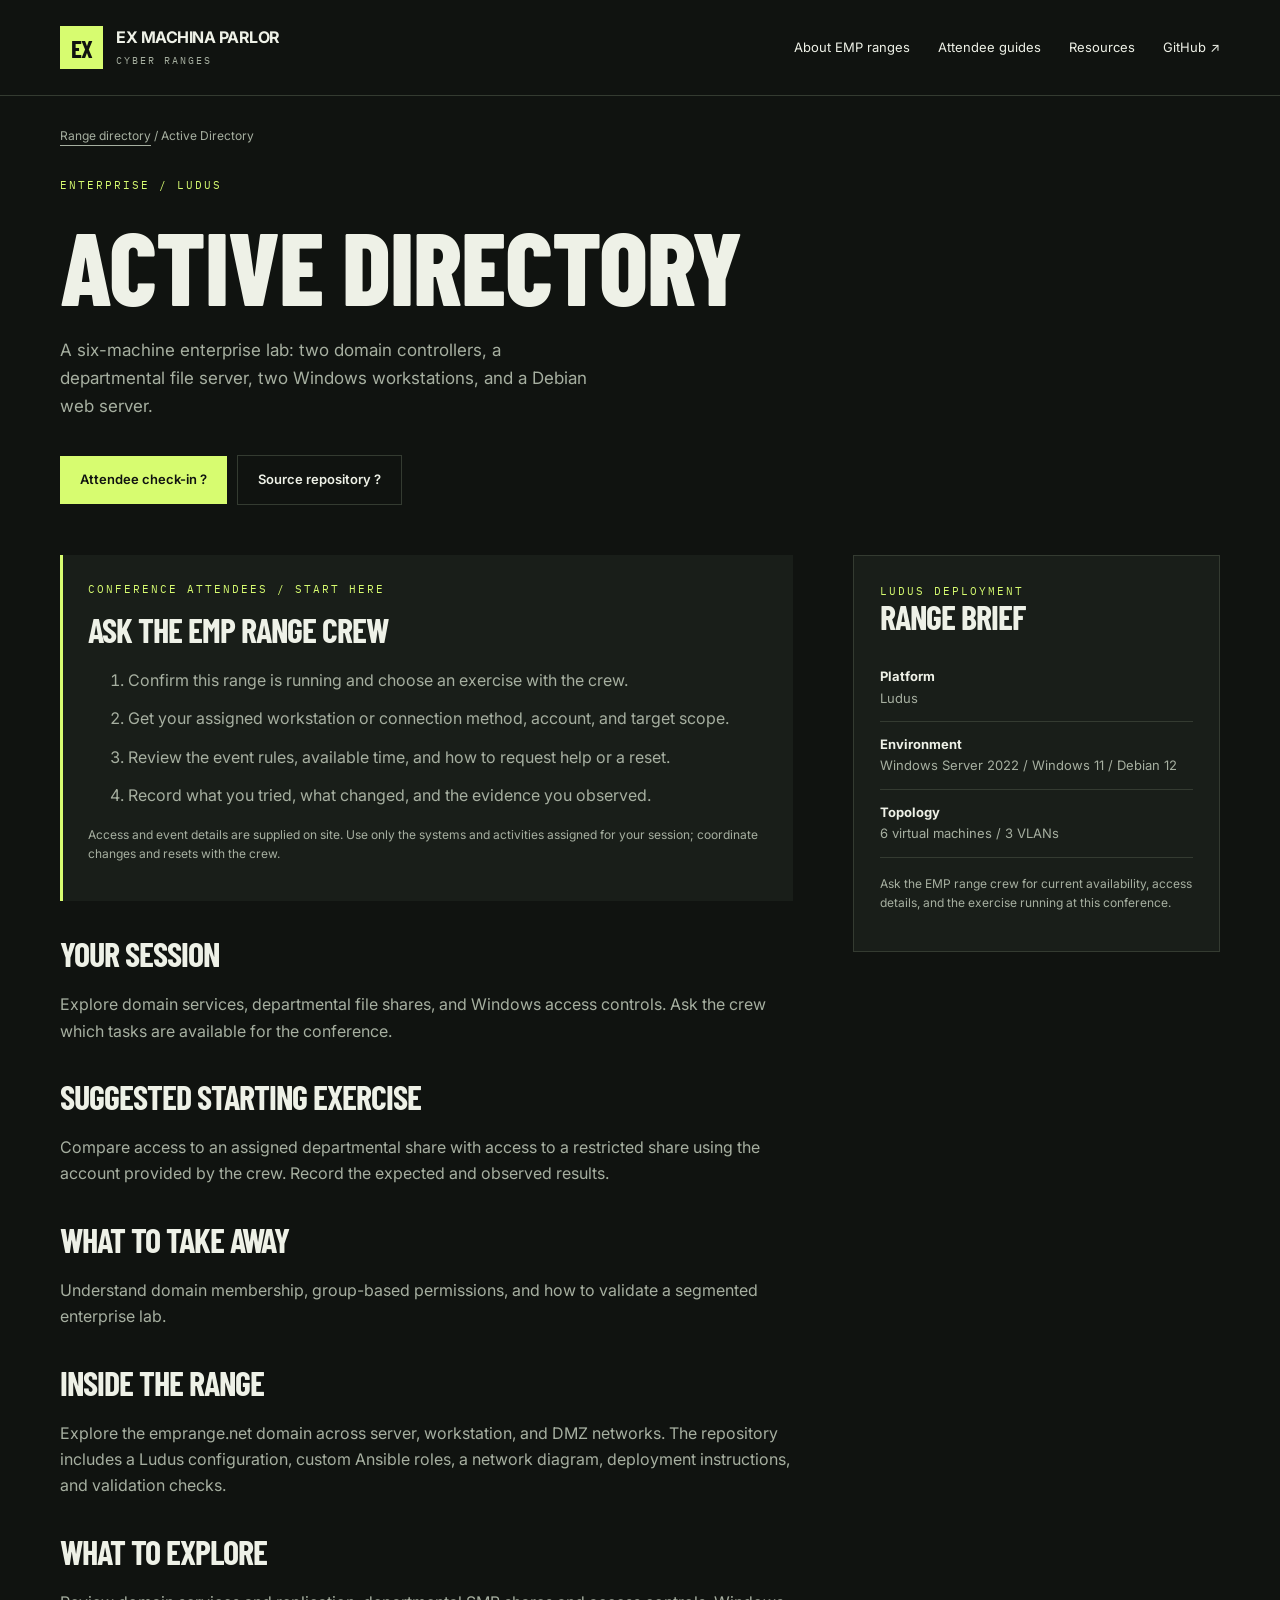
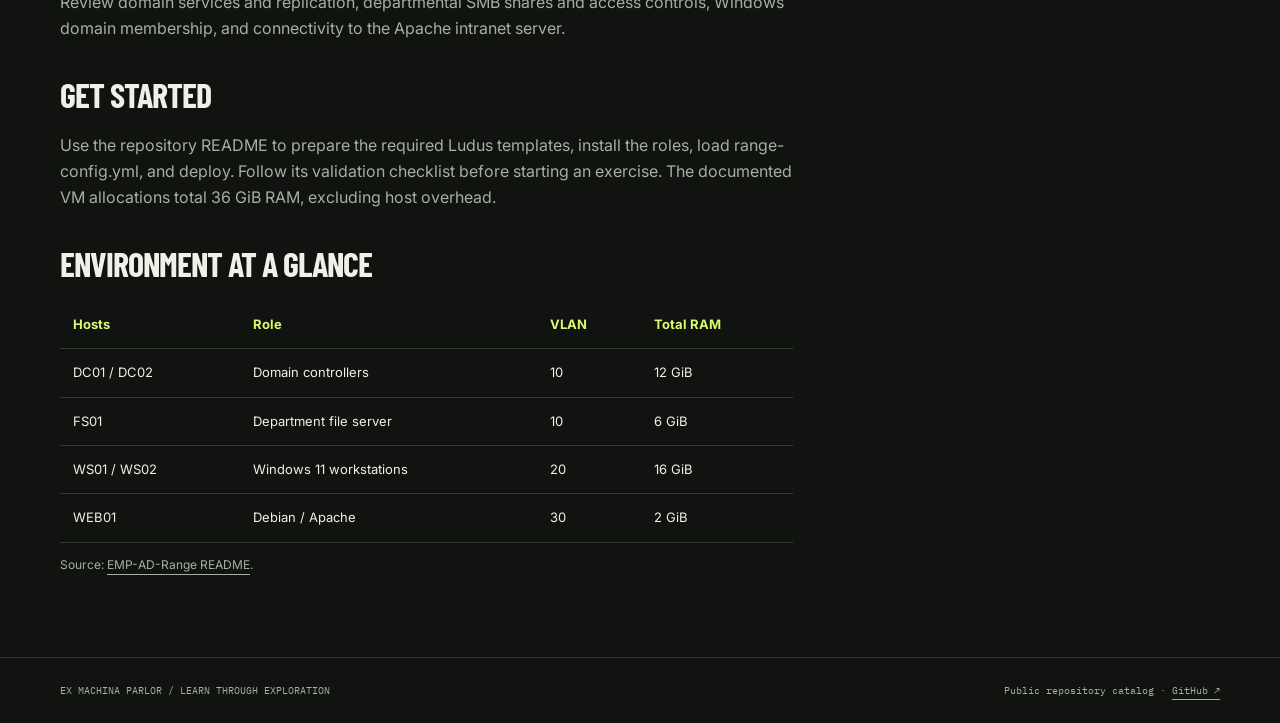
==== ranges/active-directory.html @ 8725722a "added webpage products" ====
<!doctype html>
<html lang="en"><head><meta charset="utf-8"><meta name="viewport" content="width=device-width, initial-scale=1"><title>Active Directory | Ex Machina Parlor</title><meta name="description" content="Explore Ex Machina Parlor cyber range projects, enterprise labs, range-day documentation, and robotics CTFs."><link rel="stylesheet" href="../assets/style.css"><meta name="theme-color" content="#101310"></head>
<body><header><div class="wrap nav"><a class="brand" href="../index.html"><b aria-hidden="true">EX</b><span>EX MACHINA PARLOR<small>CYBER RANGES</small></span></a><nav aria-label="Main navigation"><a href="../index.html#about">About EMP ranges</a><a href="../index.html#ranges">Attendee guides</a><a href="../index.html#resources">Resources</a><a href="https://github.com/ExMachinaParlor/">GitHub ↗</a></nav></div></header><main class="wrap"><div class="breadcrumb"><a href="../index.html#ranges">Range directory</a> / Active Directory</div><div class="detail-hero"><div class="eyebrow">Enterprise / Ludus</div><h1>Active Directory</h1><p class="intro">A six-machine enterprise lab: two domain controllers, a departmental file server, two Windows workstations, and a Debian web server.</p><a class="button" href="#attendee-start">Attendee check-in ?</a><a class="button secondary" href="https://github.com/ExMachinaParlor/EMP-AD-Range">Source repository ?</a></div><div class="detail-grid"><article><section class="attendee-start" id="attendee-start"><div class="eyebrow">CONFERENCE ATTENDEES / START HERE</div><h2>Ask the EMP range crew</h2><ol><li>Confirm this range is running and choose an exercise with the crew.</li><li>Get your assigned workstation or connection method, account, and target scope.</li><li>Review the event rules, available time, and how to request help or a reset.</li><li>Record what you tried, what changed, and the evidence you observed.</li></ol><p class="note">Access and event details are supplied on site. Use only the systems and activities assigned for your session; coordinate changes and resets with the crew.</p></section><h2>Your session</h2><p>Explore domain services, departmental file shares, and Windows access controls. Ask the crew which tasks are available for the conference.</p><h2>Suggested starting exercise</h2><p>Compare access to an assigned departmental share with access to a restricted share using the account provided by the crew. Record the expected and observed results.</p><h2>What to take away</h2><p>Understand domain membership, group-based permissions, and how to validate a segmented enterprise lab.</p><h2>Inside the range</h2><p>Explore the emprange.net domain across server, workstation, and DMZ networks. The repository includes a Ludus configuration, custom Ansible roles, a network diagram, deployment instructions, and validation checks.</p><h2>What to explore</h2><p>Review domain services and replication, departmental SMB shares and access controls, Windows domain membership, and connectivity to the Apache intranet server.</p><h2>Get started</h2><p>Use the repository README to prepare the required Ludus templates, install the roles, load range-config.yml, and deploy. Follow its validation checklist before starting an exercise. The documented VM allocations total 36 GiB RAM, excluding host overhead.</p><h2>Environment at a glance</h2><div class="table-scroll"><table><thead><tr><th>Hosts</th><th>Role</th><th>VLAN</th><th>Total RAM</th></tr></thead><tbody><tr><td>DC01 / DC02</td><td>Domain controllers</td><td>10</td><td>12 GiB</td></tr><tr><td>FS01</td><td>Department file server</td><td>10</td><td>6 GiB</td></tr><tr><td>WS01 / WS02</td><td>Windows 11 workstations</td><td>20</td><td>16 GiB</td></tr><tr><td>WEB01</td><td>Debian / Apache</td><td>30</td><td>2 GiB</td></tr></tbody></table></div><p class="source">Source: <a href="https://github.com/ExMachinaParlor/EMP-AD-Range#readme">EMP-AD-Range README</a>.</p></article><aside><div class="eyebrow">Ludus deployment</div><h2>Range brief</h2><ul class="facts"><li><strong>Platform</strong>Ludus</li><li><strong>Environment</strong>Windows Server 2022 / Windows 11 / Debian 12</li><li><strong>Topology</strong>6 virtual machines / 3 VLANs</li></ul><p class="note">Ask the EMP range crew for current availability, access details, and the exercise running at this conference.</p></aside></div></main><footer><div class="wrap foot"><span>EX MACHINA PARLOR / LEARN THROUGH EXPLORATION</span><span>Public repository catalog · <a href="https://github.com/ExMachinaParlor/">GitHub ↗</a></span></div></footer></body></html>
---- assets/style.css ----
@import url('https://fonts.googleapis.com/css2?family=Barlow+Condensed:wght@600;700;800&family=IBM+Plex+Mono:wght@400;500&family=Inter:wght@400;500;600;700&display=swap');
.pillars{display:grid;grid-template-columns:repeat(3,1fr);gap:32px;margin-top:36px}.pillars h3{font-size:30px}.pillars p,.tooling p,.arrival p{color:var(--muted);font-size:14px}.tooling{border-block:1px solid var(--line)}.arrival{display:flex;align-items:center;gap:45px;justify-content:space-between}.arrival p{max-width:720px}.arrival .button{flex-shrink:0}.attendee-start{padding:25px;background:var(--panel);border-left:3px solid var(--acid);margin-bottom:35px}.attendee-start h2{margin-top:15px!important}.attendee-start li{margin-bottom:12px}.zone-nav{flex-wrap:wrap;gap:12px}.zone-nav a{border:1px solid var(--line);padding:8px 12px;font-size:12px}.zone{border-top:1px solid var(--line);padding:32px 0}.zone h3{font-size:23px}.zone .note{font-size:13px}.detail-grid article>section{scroll-margin-top:25px}.cards{grid-template-columns:repeat(2,minmax(0,1fr))!important}@media(max-width:850px){.pillars{grid-template-columns:1fr;gap:8px}.arrival{display:block}.cards{grid-template-columns:1fr!important}.zone-nav{display:flex}.nav nav{flex-wrap:wrap}}
:root{color-scheme:dark;--bg:#101310;--panel:#191e19;--line:#343b31;--ink:#eef1e7;--muted:#a6afa0;--acid:#d7fc70}*{box-sizing:border-box}html{scroll-behavior:smooth}body{margin:0;background:var(--bg);color:var(--ink);font:16px/1.65 Inter,Arial,sans-serif}a{color:inherit;text-underline-offset:5px}a:focus-visible,button:focus-visible,input:focus-visible{outline:3px solid var(--acid);outline-offset:5px}.wrap{max-width:1240px;margin:auto;padding:0 40px}header{border-bottom:1px solid var(--line)}.nav{min-height:95px;display:flex;align-items:center;justify-content:space-between;gap:24px}.brand{text-decoration:none;font-weight:700;line-height:1.2;letter-spacing:-.5px;display:flex;align-items:center;gap:13px}.brand b{display:grid;place-items:center;width:43px;height:43px;background:var(--acid);color:var(--bg);font:700 25px 'Barlow Condensed',sans-serif}.brand small{display:block;font:10px 'IBM Plex Mono',monospace;color:var(--muted);letter-spacing:2px;margin-top:6px}nav{display:flex;gap:28px;font-size:13px}nav a{text-decoration:none}.eyebrow,.tag,.mono{font-family:'IBM Plex Mono',monospace}.eyebrow{font-size:11px;letter-spacing:2px;color:var(--acid);text-transform:uppercase}.hero{padding:76px 0 68px;display:grid;grid-template-columns:1.3fr 1fr;gap:65px;align-items:center}h1,h2,h3{font-family:'Barlow Condensed','Arial Narrow',sans-serif;text-transform:uppercase;line-height:1;letter-spacing:-1px;margin:20px 0}h1{font-size:clamp(64px,8vw,108px);font-weight:800}h1 em{font-style:normal;color:var(--acid)}h2{font-size:48px}h3{font-size:34px}.intro{color:var(--muted);max-width:540px;font-size:17px}.button{display:inline-flex;align-items:center;justify-content:space-between;gap:35px;padding:13px 20px;background:var(--acid);color:var(--bg);font-weight:600;font-size:13px;text-decoration:none;margin-top:18px}.button.secondary{background:transparent;color:var(--ink);border:1px solid var(--line);margin-left:10px}.map{position:relative;background:radial-gradient(ellipse at center,#293322 0,transparent 70%),repeating-linear-gradient(0deg,transparent,transparent 27px,#252c2244 28px),repeating-linear-gradient(90deg,transparent,transparent 27px,#252c2244 28px);border:1px solid var(--line);padding:24px;min-height:340px}.map-top{display:flex;justify-content:space-between;font-size:10px;color:var(--muted)}.network{margin-top:35px;text-align:center}.node{display:inline-block;background:#1d251b;border:1px solid #667749;padding:9px 18px;font:11px 'IBM Plex Mono',monospace}.node.accent{color:var(--acid);border-color:var(--acid)}.stem{width:1px;height:25px;background:#667749;margin:auto}.branches{display:flex;gap:10px;justify-content:center;border-top:1px solid #667749;padding-top:22px}.map-caption{position:absolute;bottom:18px;font:10px 'IBM Plex Mono',monospace;color:var(--muted)}.strip{display:flex;gap:35px;border-block:1px solid var(--line);padding:18px 0;color:var(--muted);font:11px 'IBM Plex Mono',monospace}.strip span:first-child{color:var(--acid)}section{padding:65px 0}.section-head{display:flex;justify-content:space-between;align-items:end;gap:20px;margin-bottom:28px}.section-head h2{margin-bottom:0}.section-head p{color:var(--muted);max-width:390px;font-size:13px}.cards{display:grid;grid-template-columns:repeat(3,1fr);gap:20px}.card{display:flex;flex-direction:column;border:1px solid var(--line);background:var(--panel);padding:27px;position:relative}.card:hover{border-color:#78865d}.card .number{color:var(--muted);font:11px 'IBM Plex Mono',monospace}.tag{font-size:10px;letter-spacing:1px;color:var(--acid);margin-top:27px}.card p{font-size:14px;color:var(--muted);margin:0 0 25px}.card h3 a{text-decoration:none}.card .go{margin-top:auto;padding-top:20px;border-top:1px solid var(--line);text-decoration:none;font-size:12px;display:flex;justify-content:space-between}.resources{border-top:1px solid var(--line);display:grid;grid-template-columns:1fr 2fr;gap:60px}.resource{display:flex;justify-content:space-between;gap:20px;padding:22px 0;border-bottom:1px solid var(--line);text-decoration:none}.resource small{display:block;color:var(--muted);font-size:12px}.note{color:var(--muted);font-size:12px}footer{border-top:1px solid var(--line);padding:26px 0}.foot{display:flex;justify-content:space-between;gap:20px;font:10px 'IBM Plex Mono',monospace;color:var(--muted)}.breadcrumb{padding-top:30px;font-size:12px;color:var(--muted)}.detail-hero{padding:30px 0 50px}.detail-hero h1{max-width:850px}.detail-grid{display:grid;grid-template-columns:2fr 1fr;gap:60px;padding-bottom:70px}.detail-grid h2{font-size:34px;margin-top:36px}.detail-grid p,.detail-grid li{color:var(--muted)}aside{border:1px solid var(--line);padding:26px;align-self:start;background:var(--panel)}aside h2{margin-top:0!important}.facts{padding:0;list-style:none}.facts li{border-bottom:1px solid var(--line);padding:12px 0;font-size:13px}.facts strong{display:block;color:var(--ink)}.table-scroll{overflow:auto}table{width:100%;border-collapse:collapse;font-size:13px}th,td{text-align:left;padding:13px;border-bottom:1px solid var(--line)}th{color:var(--acid)}.source{font-size:12px}code{font-family:'IBM Plex Mono',monospace;color:var(--acid)}@media(max-width:850px){.wrap{padding:0 24px}.hero{grid-template-columns:1fr;gap:30px;padding-top:45px}.map{min-height:300px}.cards{grid-template-columns:1fr}.resources,.detail-grid{grid-template-columns:1fr;gap:25px}.section-head{display:block}.strip{flex-wrap:wrap;gap:14px}.nav{flex-wrap:wrap;padding-block:20px}nav{gap:18px}.foot{flex-wrap:wrap}.button.secondary{margin-left:0}.detail-hero h1{font-size:64px}section{padding:45px 0}}@media(prefers-reduced-motion:reduce){html{scroll-behavior:auto}}
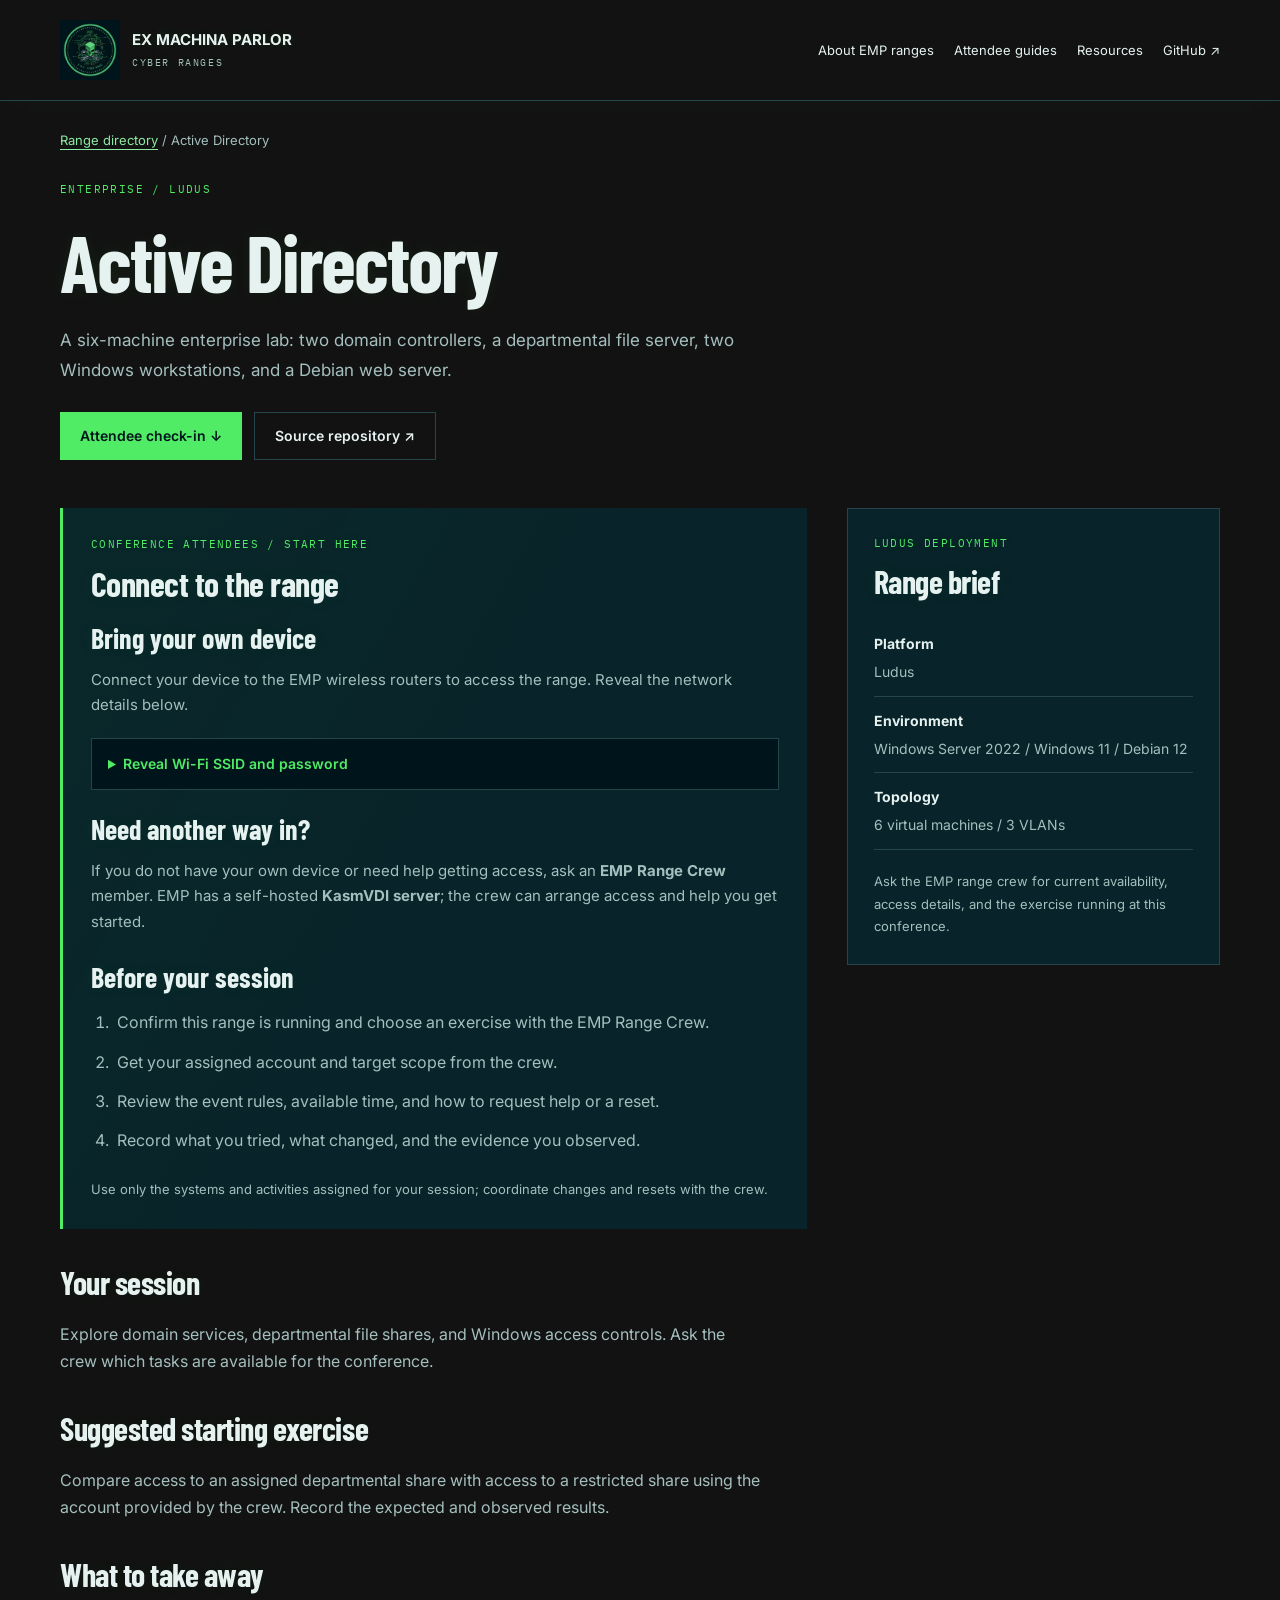
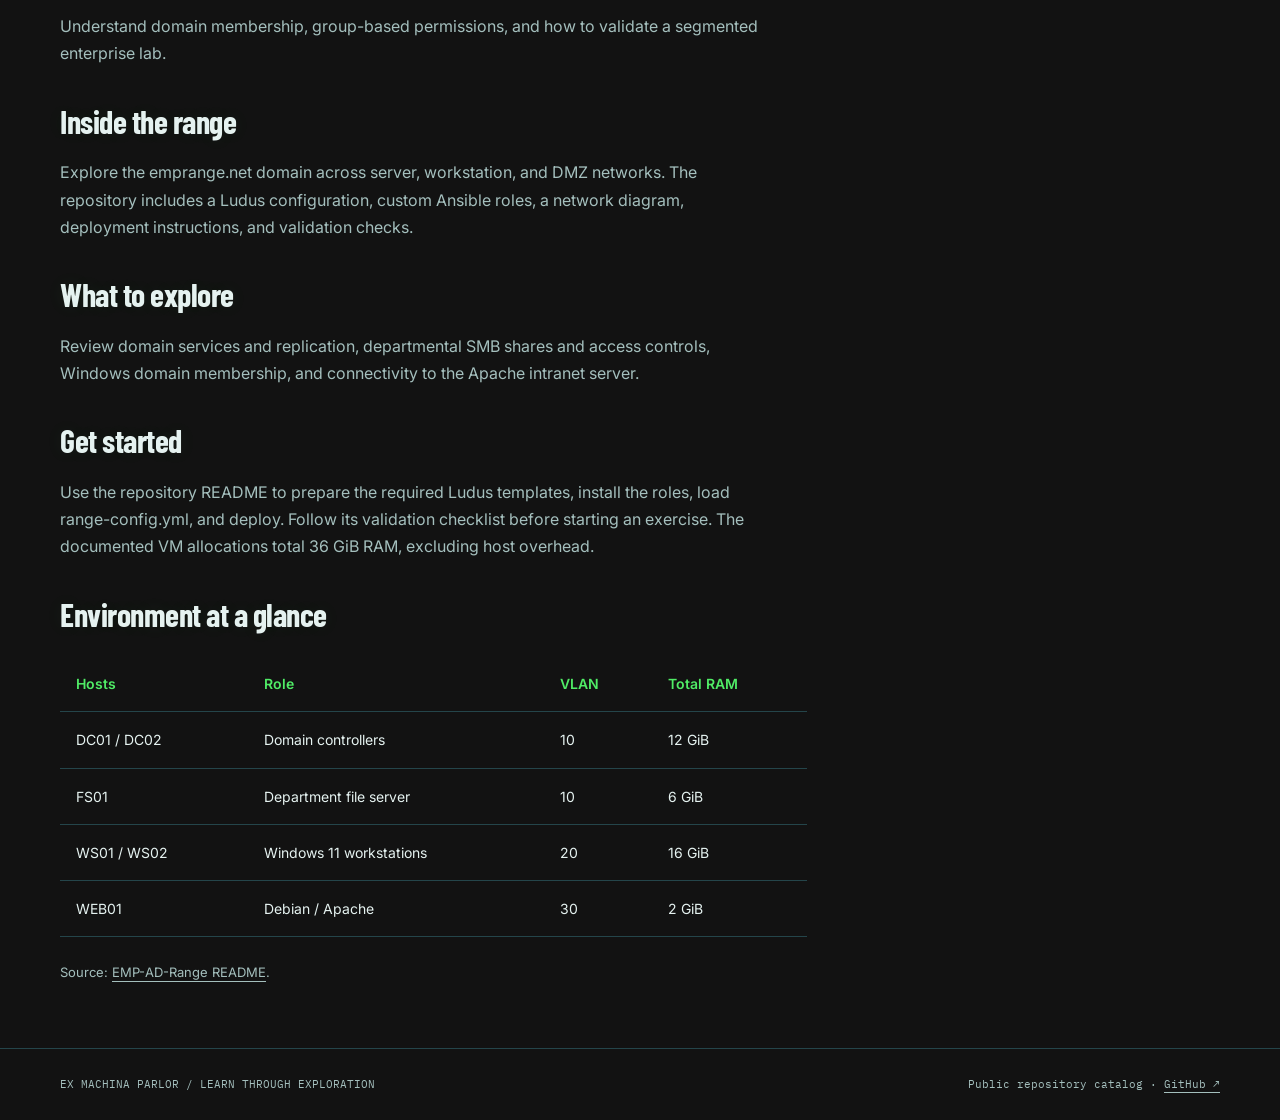
==== commit e8a0f438: "added underglow" ====
--- a/ranges/active-directory.html
+++ b/ranges/active-directory.html
@@ -1,3 +1,3 @@
 <!doctype html>
-<html lang="en"><head><meta charset="utf-8"><meta name="viewport" content="width=device-width, initial-scale=1"><title>Active Directory | Ex Machina Parlor</title><meta name="description" content="Explore Ex Machina Parlor cyber range projects, enterprise labs, range-day documentation, and robotics CTFs."><link rel="stylesheet" href="../assets/style.css"><meta name="theme-color" content="#101310"></head>
-<body><header><div class="wrap nav"><a class="brand" href="../index.html"><b aria-hidden="true">EX</b><span>EX MACHINA PARLOR<small>CYBER RANGES</small></span></a><nav aria-label="Main navigation"><a href="../index.html#about">About EMP ranges</a><a href="../index.html#ranges">Attendee guides</a><a href="../index.html#resources">Resources</a><a href="https://github.com/ExMachinaParlor/">GitHub ↗</a></nav></div></header><main class="wrap"><div class="breadcrumb"><a href="../index.html#ranges">Range directory</a> / Active Directory</div><div class="detail-hero"><div class="eyebrow">Enterprise / Ludus</div><h1>Active Directory</h1><p class="intro">A six-machine enterprise lab: two domain controllers, a departmental file server, two Windows workstations, and a Debian web server.</p><a class="button" href="#attendee-start">Attendee check-in ?</a><a class="button secondary" href="https://github.com/ExMachinaParlor/EMP-AD-Range">Source repository ?</a></div><div class="detail-grid"><article><section class="attendee-start" id="attendee-start"><div class="eyebrow">CONFERENCE ATTENDEES / START HERE</div><h2>Ask the EMP range crew</h2><ol><li>Confirm this range is running and choose an exercise with the crew.</li><li>Get your assigned workstation or connection method, account, and target scope.</li><li>Review the event rules, available time, and how to request help or a reset.</li><li>Record what you tried, what changed, and the evidence you observed.</li></ol><p class="note">Access and event details are supplied on site. Use only the systems and activities assigned for your session; coordinate changes and resets with the crew.</p></section><h2>Your session</h2><p>Explore domain services, departmental file shares, and Windows access controls. Ask the crew which tasks are available for the conference.</p><h2>Suggested starting exercise</h2><p>Compare access to an assigned departmental share with access to a restricted share using the account provided by the crew. Record the expected and observed results.</p><h2>What to take away</h2><p>Understand domain membership, group-based permissions, and how to validate a segmented enterprise lab.</p><h2>Inside the range</h2><p>Explore the emprange.net domain across server, workstation, and DMZ networks. The repository includes a Ludus configuration, custom Ansible roles, a network diagram, deployment instructions, and validation checks.</p><h2>What to explore</h2><p>Review domain services and replication, departmental SMB shares and access controls, Windows domain membership, and connectivity to the Apache intranet server.</p><h2>Get started</h2><p>Use the repository README to prepare the required Ludus templates, install the roles, load range-config.yml, and deploy. Follow its validation checklist before starting an exercise. The documented VM allocations total 36 GiB RAM, excluding host overhead.</p><h2>Environment at a glance</h2><div class="table-scroll"><table><thead><tr><th>Hosts</th><th>Role</th><th>VLAN</th><th>Total RAM</th></tr></thead><tbody><tr><td>DC01 / DC02</td><td>Domain controllers</td><td>10</td><td>12 GiB</td></tr><tr><td>FS01</td><td>Department file server</td><td>10</td><td>6 GiB</td></tr><tr><td>WS01 / WS02</td><td>Windows 11 workstations</td><td>20</td><td>16 GiB</td></tr><tr><td>WEB01</td><td>Debian / Apache</td><td>30</td><td>2 GiB</td></tr></tbody></table></div><p class="source">Source: <a href="https://github.com/ExMachinaParlor/EMP-AD-Range#readme">EMP-AD-Range README</a>.</p></article><aside><div class="eyebrow">Ludus deployment</div><h2>Range brief</h2><ul class="facts"><li><strong>Platform</strong>Ludus</li><li><strong>Environment</strong>Windows Server 2022 / Windows 11 / Debian 12</li><li><strong>Topology</strong>6 virtual machines / 3 VLANs</li></ul><p class="note">Ask the EMP range crew for current availability, access details, and the exercise running at this conference.</p></aside></div></main><footer><div class="wrap foot"><span>EX MACHINA PARLOR / LEARN THROUGH EXPLORATION</span><span>Public repository catalog · <a href="https://github.com/ExMachinaParlor/">GitHub ↗</a></span></div></footer></body></html>+<html lang="en"><head><meta charset="utf-8"><meta name="viewport" content="width=device-width, initial-scale=1"><title>Active Directory | Ex Machina Parlor</title><meta name="description" content="Explore Ex Machina Parlor cyber range projects, enterprise labs, range-day documentation, and robotics CTFs."><link rel="stylesheet" href="../assets/style.css"><meta name="theme-color" content="#00151b"><link rel="icon" type="image/png" href="../assets/favicon.png"></head>
+<body><header><div class="wrap nav"><a class="brand" href="../index.html"><img class="brand-logo" src="../assets/emp-range-mark.webp" alt="" width="64" height="64"><span>EX MACHINA PARLOR<small>CYBER RANGES</small></span></a><nav aria-label="Main navigation"><a href="../index.html#about">About EMP ranges</a><a href="../index.html#ranges">Attendee guides</a><a href="../index.html#resources">Resources</a><a href="https://github.com/ExMachinaParlor/">GitHub ↗</a></nav></div></header><main class="wrap"><div class="breadcrumb"><a href="../index.html#ranges">Range directory</a> / Active Directory</div><div class="detail-hero"><div class="eyebrow">Enterprise / Ludus</div><h1>Active Directory</h1><p class="intro">A six-machine enterprise lab: two domain controllers, a departmental file server, two Windows workstations, and a Debian web server.</p><div class="page-actions"><a class="button" href="#attendee-start">Attendee check-in &darr;</a><a class="button secondary" href="https://github.com/ExMachinaParlor/EMP-AD-Range">Source repository &nearr;</a></div></div><div class="detail-grid"><article><section class="attendee-start" id="attendee-start"><div class="eyebrow">CONFERENCE ATTENDEES / START HERE</div><h2>Connect to the range</h2><div class="access-options"><div><h3>Bring your own device</h3><p>Connect your device to the EMP wireless routers to access the range. Reveal the network details below.</p><details class="wifi-details"><summary><span class="wifi-show">Reveal Wi-Fi SSID and password</span><span class="wifi-hide">Hide Wi-Fi SSID and password</span></summary><dl><dt>Wi-Fi SSID</dt><dd><code>EMP-Cyber-Range</code></dd><dt>Password</dt><dd><code>ExMachinaParlor2026</code></dd></dl></details></div><div><h3>Need another way in?</h3><p>If you do not have your own device or need help getting access, ask an <strong>EMP Range Crew</strong> member. EMP has a self-hosted <strong>KasmVDI server</strong>; the crew can arrange access and help you get started.</p></div></div><h3>Before your session</h3><ol><li>Confirm this range is running and choose an exercise with the EMP Range Crew.</li><li>Get your assigned account and target scope from the crew.</li><li>Review the event rules, available time, and how to request help or a reset.</li><li>Record what you tried, what changed, and the evidence you observed.</li></ol><p class="note">Use only the systems and activities assigned for your session; coordinate changes and resets with the crew.</p></section><h2>Your session</h2><p>Explore domain services, departmental file shares, and Windows access controls. Ask the crew which tasks are available for the conference.</p><h2>Suggested starting exercise</h2><p>Compare access to an assigned departmental share with access to a restricted share using the account provided by the crew. Record the expected and observed results.</p><h2>What to take away</h2><p>Understand domain membership, group-based permissions, and how to validate a segmented enterprise lab.</p><h2>Inside the range</h2><p>Explore the emprange.net domain across server, workstation, and DMZ networks. The repository includes a Ludus configuration, custom Ansible roles, a network diagram, deployment instructions, and validation checks.</p><h2>What to explore</h2><p>Review domain services and replication, departmental SMB shares and access controls, Windows domain membership, and connectivity to the Apache intranet server.</p><h2>Get started</h2><p>Use the repository README to prepare the required Ludus templates, install the roles, load range-config.yml, and deploy. Follow its validation checklist before starting an exercise. The documented VM allocations total 36 GiB RAM, excluding host overhead.</p><h2>Environment at a glance</h2><div class="table-scroll"><table><thead><tr><th>Hosts</th><th>Role</th><th>VLAN</th><th>Total RAM</th></tr></thead><tbody><tr><td data-label="Hosts">DC01 / DC02</td><td data-label="Role">Domain controllers</td><td data-label="VLAN">10</td><td data-label="Total RAM">12 GiB</td></tr><tr><td data-label="Hosts">FS01</td><td data-label="Role">Department file server</td><td data-label="VLAN">10</td><td data-label="Total RAM">6 GiB</td></tr><tr><td data-label="Hosts">WS01 / WS02</td><td data-label="Role">Windows 11 workstations</td><td data-label="VLAN">20</td><td data-label="Total RAM">16 GiB</td></tr><tr><td data-label="Hosts">WEB01</td><td data-label="Role">Debian / Apache</td><td data-label="VLAN">30</td><td data-label="Total RAM">2 GiB</td></tr></tbody></table></div><p class="source">Source: <a href="https://github.com/ExMachinaParlor/EMP-AD-Range#readme">EMP-AD-Range README</a>.</p></article><aside><div class="eyebrow">Ludus deployment</div><h2>Range brief</h2><ul class="facts"><li><strong>Platform</strong>Ludus</li><li><strong>Environment</strong>Windows Server 2022 / Windows 11 / Debian 12</li><li><strong>Topology</strong>6 virtual machines / 3 VLANs</li></ul><p class="note">Ask the EMP range crew for current availability, access details, and the exercise running at this conference.</p></aside></div></main><footer><div class="wrap foot"><span>EX MACHINA PARLOR / LEARN THROUGH EXPLORATION</span><span>Public repository catalog · <a href="https://github.com/ExMachinaParlor/">GitHub ↗</a></span></div></footer></body></html>
--- a/assets/style.css
+++ b/assets/style.css
@@ -1,3 +1,175 @@
 @import url('https://fonts.googleapis.com/css2?family=Barlow+Condensed:wght@600;700;800&family=IBM+Plex+Mono:wght@400;500&family=Inter:wght@400;500;600;700&display=swap');
-.pillars{display:grid;grid-template-columns:repeat(3,1fr);gap:32px;margin-top:36px}.pillars h3{font-size:30px}.pillars p,.tooling p,.arrival p{color:var(--muted);font-size:14px}.tooling{border-block:1px solid var(--line)}.arrival{display:flex;align-items:center;gap:45px;justify-content:space-between}.arrival p{max-width:720px}.arrival .button{flex-shrink:0}.attendee-start{padding:25px;background:var(--panel);border-left:3px solid var(--acid);margin-bottom:35px}.attendee-start h2{margin-top:15px!important}.attendee-start li{margin-bottom:12px}.zone-nav{flex-wrap:wrap;gap:12px}.zone-nav a{border:1px solid var(--line);padding:8px 12px;font-size:12px}.zone{border-top:1px solid var(--line);padding:32px 0}.zone h3{font-size:23px}.zone .note{font-size:13px}.detail-grid article>section{scroll-margin-top:25px}.cards{grid-template-columns:repeat(2,minmax(0,1fr))!important}@media(max-width:850px){.pillars{grid-template-columns:1fr;gap:8px}.arrival{display:block}.cards{grid-template-columns:1fr!important}.zone-nav{display:flex}.nav nav{flex-wrap:wrap}}
-:root{color-scheme:dark;--bg:#101310;--panel:#191e19;--line:#343b31;--ink:#eef1e7;--muted:#a6afa0;--acid:#d7fc70}*{box-sizing:border-box}html{scroll-behavior:smooth}body{margin:0;background:var(--bg);color:var(--ink);font:16px/1.65 Inter,Arial,sans-serif}a{color:inherit;text-underline-offset:5px}a:focus-visible,button:focus-visible,input:focus-visible{outline:3px solid var(--acid);outline-offset:5px}.wrap{max-width:1240px;margin:auto;padding:0 40px}header{border-bottom:1px solid var(--line)}.nav{min-height:95px;display:flex;align-items:center;justify-content:space-between;gap:24px}.brand{text-decoration:none;font-weight:700;line-height:1.2;letter-spacing:-.5px;display:flex;align-items:center;gap:13px}.brand b{display:grid;place-items:center;width:43px;height:43px;background:var(--acid);color:var(--bg);font:700 25px 'Barlow Condensed',sans-serif}.brand small{display:block;font:10px 'IBM Plex Mono',monospace;color:var(--muted);letter-spacing:2px;margin-top:6px}nav{display:flex;gap:28px;font-size:13px}nav a{text-decoration:none}.eyebrow,.tag,.mono{font-family:'IBM Plex Mono',monospace}.eyebrow{font-size:11px;letter-spacing:2px;color:var(--acid);text-transform:uppercase}.hero{padding:76px 0 68px;display:grid;grid-template-columns:1.3fr 1fr;gap:65px;align-items:center}h1,h2,h3{font-family:'Barlow Condensed','Arial Narrow',sans-serif;text-transform:uppercase;line-height:1;letter-spacing:-1px;margin:20px 0}h1{font-size:clamp(64px,8vw,108px);font-weight:800}h1 em{font-style:normal;color:var(--acid)}h2{font-size:48px}h3{font-size:34px}.intro{color:var(--muted);max-width:540px;font-size:17px}.button{display:inline-flex;align-items:center;justify-content:space-between;gap:35px;padding:13px 20px;background:var(--acid);color:var(--bg);font-weight:600;font-size:13px;text-decoration:none;margin-top:18px}.button.secondary{background:transparent;color:var(--ink);border:1px solid var(--line);margin-left:10px}.map{position:relative;background:radial-gradient(ellipse at center,#293322 0,transparent 70%),repeating-linear-gradient(0deg,transparent,transparent 27px,#252c2244 28px),repeating-linear-gradient(90deg,transparent,transparent 27px,#252c2244 28px);border:1px solid var(--line);padding:24px;min-height:340px}.map-top{display:flex;justify-content:space-between;font-size:10px;color:var(--muted)}.network{margin-top:35px;text-align:center}.node{display:inline-block;background:#1d251b;border:1px solid #667749;padding:9px 18px;font:11px 'IBM Plex Mono',monospace}.node.accent{color:var(--acid);border-color:var(--acid)}.stem{width:1px;height:25px;background:#667749;margin:auto}.branches{display:flex;gap:10px;justify-content:center;border-top:1px solid #667749;padding-top:22px}.map-caption{position:absolute;bottom:18px;font:10px 'IBM Plex Mono',monospace;color:var(--muted)}.strip{display:flex;gap:35px;border-block:1px solid var(--line);padding:18px 0;color:var(--muted);font:11px 'IBM Plex Mono',monospace}.strip span:first-child{color:var(--acid)}section{padding:65px 0}.section-head{display:flex;justify-content:space-between;align-items:end;gap:20px;margin-bottom:28px}.section-head h2{margin-bottom:0}.section-head p{color:var(--muted);max-width:390px;font-size:13px}.cards{display:grid;grid-template-columns:repeat(3,1fr);gap:20px}.card{display:flex;flex-direction:column;border:1px solid var(--line);background:var(--panel);padding:27px;position:relative}.card:hover{border-color:#78865d}.card .number{color:var(--muted);font:11px 'IBM Plex Mono',monospace}.tag{font-size:10px;letter-spacing:1px;color:var(--acid);margin-top:27px}.card p{font-size:14px;color:var(--muted);margin:0 0 25px}.card h3 a{text-decoration:none}.card .go{margin-top:auto;padding-top:20px;border-top:1px solid var(--line);text-decoration:none;font-size:12px;display:flex;justify-content:space-between}.resources{border-top:1px solid var(--line);display:grid;grid-template-columns:1fr 2fr;gap:60px}.resource{display:flex;justify-content:space-between;gap:20px;padding:22px 0;border-bottom:1px solid var(--line);text-decoration:none}.resource small{display:block;color:var(--muted);font-size:12px}.note{color:var(--muted);font-size:12px}footer{border-top:1px solid var(--line);padding:26px 0}.foot{display:flex;justify-content:space-between;gap:20px;font:10px 'IBM Plex Mono',monospace;color:var(--muted)}.breadcrumb{padding-top:30px;font-size:12px;color:var(--muted)}.detail-hero{padding:30px 0 50px}.detail-hero h1{max-width:850px}.detail-grid{display:grid;grid-template-columns:2fr 1fr;gap:60px;padding-bottom:70px}.detail-grid h2{font-size:34px;margin-top:36px}.detail-grid p,.detail-grid li{color:var(--muted)}aside{border:1px solid var(--line);padding:26px;align-self:start;background:var(--panel)}aside h2{margin-top:0!important}.facts{padding:0;list-style:none}.facts li{border-bottom:1px solid var(--line);padding:12px 0;font-size:13px}.facts strong{display:block;color:var(--ink)}.table-scroll{overflow:auto}table{width:100%;border-collapse:collapse;font-size:13px}th,td{text-align:left;padding:13px;border-bottom:1px solid var(--line)}th{color:var(--acid)}.source{font-size:12px}code{font-family:'IBM Plex Mono',monospace;color:var(--acid)}@media(max-width:850px){.wrap{padding:0 24px}.hero{grid-template-columns:1fr;gap:30px;padding-top:45px}.map{min-height:300px}.cards{grid-template-columns:1fr}.resources,.detail-grid{grid-template-columns:1fr;gap:25px}.section-head{display:block}.strip{flex-wrap:wrap;gap:14px}.nav{flex-wrap:wrap;padding-block:20px}nav{gap:18px}.foot{flex-wrap:wrap}.button.secondary{margin-left:0}.detail-hero h1{font-size:64px}section{padding:45px 0}}@media(prefers-reduced-motion:reduce){html{scroll-behavior:auto}}
+
+:root {
+  color-scheme: dark;
+  --bg: #00151b;
+  --panel: #082329;
+  --line: #24454a;
+  --ink: #e5f2f0;
+  --muted: #a4bfbd;
+  --acid: #50ec66;
+  --green-soft: #8deaa3;
+}
+* { box-sizing: border-box; }
+html { scroll-behavior: smooth; scroll-padding-top: 24px; -webkit-text-size-adjust: 100%; }
+body { margin: 0; background: radial-gradient(ellipse 850px 580px at 100% 0, #50ec6609, transparent 75%), radial-gradient(ellipse 700px 600px at 0 700px, var(--acid)07, transparent 75%), var(--bg); color: var(--ink); font: 16px/1.7 Inter, Arial, sans-serif; }
+a { color: inherit; text-underline-offset: 4px; }
+a, p, li, dd, td, th { overflow-wrap: anywhere; }
+a:focus-visible, summary:focus-visible { outline: 3px solid var(--acid); outline-offset: 4px; }
+img { max-width: 100%; height: auto; }
+p { margin: 0 0 1.2em; }
+p:last-child { margin-bottom: 0; }
+.wrap { width: min(100%, 1240px); margin-inline: auto; padding-inline: clamp(20px, 4vw, 40px); }
+header, footer { border-color: var(--line); }
+header { border-bottom: 1px solid var(--line); box-shadow: 0 1px 18px #50ec6608; }
+.nav { min-height: 100px; display: flex; align-items: center; justify-content: space-between; gap: 24px; padding-block: 16px; }
+.brand { display: flex; align-items: center; gap: 12px; text-decoration: none; font-size: 15px; font-weight: 700; line-height: 1.35; }
+.brand-logo { width: 60px; height: 60px; object-fit: contain; flex: 0 0 auto; }
+.brand small { display: block; margin-top: 5px; color: var(--muted); font: 10px/1.5 'IBM Plex Mono', monospace; letter-spacing: 1.6px; }
+nav { display: flex; gap: 20px; font-size: 13px; }
+nav a { display: inline-flex; align-items: center; min-height: 44px; text-decoration: none; }
+nav a:hover, .resource:hover { color: var(--acid); }
+.eyebrow, .tag, .mono { font-family: 'IBM Plex Mono', monospace; }
+.eyebrow { font-size: 11px; line-height: 1.6; letter-spacing: 1.4px; color: var(--acid); text-transform: uppercase; }
+h1, h2, h3 { font-family: 'Barlow Condensed', 'Arial Narrow', Arial, sans-serif; line-height: 1.12; margin: 0 0 20px; font-weight: 700; text-wrap: balance; }
+h1 { font-size: clamp(48px, 7.5vw, 96px); letter-spacing: -.025em; margin-top: 18px; }
+h1 em { font-style: normal; color: var(--acid); text-shadow: 0 0 20px #50ec6626; }
+h2 { font-size: clamp(32px, 4.5vw, 48px); letter-spacing: -.015em; }
+h3 { font-size: 28px; margin-bottom: 12px; }
+.hero { padding-block: 64px; display: grid; grid-template-columns: minmax(0,1.25fr) minmax(0,1fr); gap: 40px; align-items: center; }
+.intro { color: var(--muted); max-width: 65ch; font-size: 17px; line-height: 1.75; }
+.hero-emblem { min-width: 0; text-align: center; }
+.hero-emblem img { display: block; width: 100%; max-width: 450px; margin: 0 auto 16px; }
+.hero-emblem .eyebrow { display: block; font-size: 10px; letter-spacing: 1px; }
+.button { display: inline-flex; justify-content: space-between; align-items: center; min-height: 48px; padding: 12px 20px; gap: 20px; background: var(--acid); color: var(--bg); font-size: 14px; font-weight: 600; text-decoration: none; line-height: 1.5; }
+.button:hover { background: #42bc6e; box-shadow: 0 0 22px #50ec661a; }
+.button.secondary { background: transparent; color: var(--ink); border: 1px solid var(--line); }
+.button.secondary:hover { background: #0c302b; border-color: #42bc6e; }
+.hero .button { margin-top: 8px; }
+.page-actions { display: flex; flex-wrap: wrap; gap: 12px; margin-top: 26px; }
+.strip { display: flex; flex-wrap: wrap; gap: 12px 28px; border-block: 1px solid var(--line); padding-block: 20px; color: var(--muted); font: 11px/1.6 'IBM Plex Mono', monospace; }
+.strip span:first-child { color: var(--acid); }
+section { padding-block: 56px; }
+.section-head { display: flex; align-items: end; justify-content: space-between; gap: 32px; margin-bottom: 28px; }
+.section-head .eyebrow, section > .eyebrow { margin-bottom: 12px; }
+.section-head h2 { margin-bottom: 0; }
+.section-head p { max-width: 38ch; color: var(--muted); font-size: 15px; margin-bottom: 0; }
+.pillars { display: grid; grid-template-columns: repeat(3,minmax(0,1fr)); gap: 32px; margin-top: 36px; }
+.pillars p, .arrival p, .access-options p { color: var(--muted); font-size: 15px; }
+.tooling { border-block: 1px solid var(--line); }
+.cards { display: grid; grid-template-columns: repeat(2,minmax(0,1fr)); gap: 20px; }
+.card { display: flex; flex-direction: column; min-width: 0; padding: 28px; border: 1px solid var(--line); background: var(--panel); }
+.card:hover { border-color: var(--green-soft); box-shadow: 0 0 24px #50ec6612; }
+.card:nth-child(even) .number { color: var(--green-soft); }
+.card .go span { color: var(--green-soft); }
+.card .number { color: var(--muted); font: 11px/1.5 'IBM Plex Mono', monospace; }
+.tag { font-size: 11px; line-height: 1.6; letter-spacing: 1px; color: var(--acid); margin-block: 24px 12px; }
+.card h3 { font-size: 34px; }
+.card h3 a { text-decoration: none; }
+.card p { color: var(--muted); font-size: 15px; margin-bottom: 24px; }
+.card .go { display: flex; align-items: center; justify-content: space-between; min-height: 48px; margin-top: auto; padding-top: 16px; border-top: 1px solid var(--line); text-decoration: none; font-size: 14px; }
+.cards + .note { margin-top: 20px; }
+.arrival { display: flex; align-items: center; justify-content: space-between; gap: 32px; }
+.arrival p { max-width: 65ch; }
+.arrival .button { flex-shrink: 0; }
+.connection-guide { border-top: 1px solid var(--line); }
+.access-options { display: grid; grid-template-columns: repeat(2,minmax(0,1fr)); gap: 28px; }
+.access-options > div { min-width: 0; }
+.wifi-details { border: 1px solid var(--line); background: var(--bg); margin-top: 20px; }
+.wifi-details summary { cursor: pointer; padding: 14px 16px; min-height: 48px; color: var(--acid); font-size: 14px; font-weight: 600; line-height: 1.6; }
+.wifi-hide { display: none; }
+.wifi-details[open] .wifi-show { display: none; }
+.wifi-details[open] .wifi-hide { display: inline; }
+.wifi-details dl { margin: 0; padding: 0 16px 18px; }
+.wifi-details dt { font-size: 12px; color: var(--muted); margin-top: 14px; }
+.wifi-details dd { margin: 4px 0 0; }
+.wifi-details code { user-select: all; font-size: 14px; }
+.resources { border-top: 1px solid var(--line); display: grid; grid-template-columns: minmax(0,1fr) minmax(0,2fr); gap: 50px; }
+.resource { display: flex; justify-content: space-between; gap: 20px; padding-block: 22px; border-bottom: 1px solid var(--line); text-decoration: none; }
+.resource small { display: block; margin-top: 5px; color: var(--muted); font-size: 14px; }
+.note, .source { color: var(--muted); font-size: 13px; line-height: 1.75; }
+footer { border-top: 1px solid var(--line); padding-block: 26px; }
+.foot { display: flex; justify-content: space-between; gap: 20px; color: var(--muted); font: 11px/1.8 'IBM Plex Mono', monospace; }
+.breadcrumb { padding-top: 28px; font-size: 13px; color: var(--muted); }
+.detail-hero { padding-block: 30px 48px; }
+.detail-hero h1 { max-width: 16ch; font-size: clamp(44px,7vw,80px); }
+.detail-grid { display: grid; grid-template-columns: minmax(0,2fr) minmax(0,1fr); gap: 40px; padding-bottom: 64px; }
+.detail-grid > *, .resources > * { min-width: 0; }
+.detail-grid article > h2 { font-size: 32px; margin-top: 36px; }
+.detail-grid p, .detail-grid li { color: var(--muted); }
+.detail-grid article > p { max-width: 70ch; }
+.attendee-start { padding: 28px; background: linear-gradient(120deg, #50ec6606, transparent 60%), var(--panel); border-left: 3px solid var(--acid); margin-bottom: 36px; }
+.attendee-start h2 { font-size: 34px; margin-top: 12px; }
+.attendee-start .access-options { grid-template-columns: 1fr; gap: 24px; }
+.attendee-start > h3 { margin-top: 28px; }
+ol { padding-left: 22px; margin-block: 16px 24px; }
+li { padding-left: 4px; margin-bottom: 12px; }
+aside { border: 1px solid var(--line); padding: 26px; align-self: start; background: var(--panel); }
+aside h2 { font-size: 32px; margin-top: 12px; }
+.facts { padding: 0; margin: 0; list-style: none; }
+.facts li { border-bottom: 1px solid var(--line); padding: 12px 0; margin: 0; font-size: 14px; }
+.facts strong { display: block; color: var(--ink); margin-bottom: 4px; }
+aside .note { margin-top: 20px; }
+.zone-nav { flex-wrap: wrap; gap: 10px; }
+.zone-nav a { border: 1px solid var(--line); padding: 10px 14px; font-size: 13px; }
+.zone-nav a:hover { color: var(--green-soft); border-color: var(--green-soft); }
+.hero-emblem .eyebrow, .breadcrumb a { color: var(--green-soft); }
+.zone { border-top: 1px solid var(--line); padding-block: 32px; }
+.zone h2 { font-size: 34px; margin-top: 12px; }
+.zone h3 { font-size: 24px; margin-top: 24px; }
+.zone .note { margin-top: 24px; }
+.table-scroll { max-width: 100%; overflow-x: auto; margin-block: 24px; }
+table { width: 100%; border-collapse: collapse; font-size: 14px; line-height: 1.65; }
+th, td { text-align: left; vertical-align: top; padding: 16px; border-bottom: 1px solid var(--line); }
+th { color: var(--acid); font-weight: 600; }
+code { font-family: 'IBM Plex Mono', monospace; color: var(--acid); }
+@media (max-width: 1000px) {
+  .nav { flex-wrap: wrap; gap: 12px; }
+  .nav > nav { flex-wrap: wrap; gap: 8px 24px; }
+  .arrival { display: block; }
+  .arrival .button { margin-top: 24px; }
+  .detail-grid { grid-template-columns: minmax(0,1fr); }
+  .detail-grid aside { max-width: 100%; }
+}
+@media (max-width: 700px) {
+  .hero { grid-template-columns: minmax(0,1fr); padding-block: 36px; gap: 28px; }
+  .hero-emblem img { max-width: 300px; }
+  .hero-emblem .eyebrow { max-width: 32ch; margin-inline: auto; }
+  .cards, .pillars, .access-options, .resources { grid-template-columns: minmax(0,1fr); }
+  .pillars { gap: 28px; }
+  .cards { gap: 16px; }
+  .section-head { display: block; }
+  .section-head p { margin-top: 16px; max-width: 60ch; }
+  section { padding-block: 40px; }
+  .resources { gap: 8px; }
+  .foot { flex-direction: column; gap: 12px; }
+  .nav { gap: 16px; }
+  .nav > nav { display: grid; width: 100%; grid-template-columns: repeat(2,minmax(0,1fr)); gap: 4px 16px; border-top: 1px solid var(--line); padding-top: 8px; }
+  .nav > nav a { font-size: 13px; }
+  .brand-logo { width: 52px; height: 52px; }
+  .brand { font-size: 14px; }
+  .brand small { font-size: 10px; letter-spacing: 1.2px; }
+  .strip { display: grid; grid-template-columns: repeat(2,minmax(0,1fr)); font-size: 10px; gap: 12px; }
+  .card { padding: 22px; }
+  .card h3 { font-size: 30px; }
+  .attendee-start { padding: 20px; }
+  .attendee-start h2, .zone h2 { font-size: 30px; }
+  .page-actions { flex-direction: column; align-items: stretch; }
+  .button { width: 100%; }
+  .detail-hero { padding-bottom: 32px; }
+  .intro { font-size: 16px; }
+  .zone-nav { display: grid; grid-template-columns: minmax(0,1fr); }
+  /* Keep native table structure while making each labeled row readable on phones. */
+  .table-scroll { overflow: visible; }
+  table, tbody { display: block; }
+  thead { position: absolute; width: 1px; height: 1px; overflow: hidden; clip-path: inset(50%); }
+  tr { display: block; padding-block: 14px; border-bottom: 1px solid var(--line); }
+  td { display: grid; grid-template-columns: minmax(80px,.65fr) minmax(0,1.35fr); gap: 12px; padding: 8px 0; border: 0; }
+  td::before { content: attr(data-label); color: var(--acid); font-weight: 600; font-size: 12px; }
+}
+@media (prefers-reduced-motion: reduce) { html { scroll-behavior: auto; } }
+
+/* Restrained green light on display text; body copy stays crisp. */
+h1, h2, h3 { text-shadow: 0 0 18px #50ec6612; }
+.eyebrow, .tag, .brand > span { text-shadow: 0 0 12px #50ec6620; }
+nav a:hover, .resource:hover { text-shadow: 0 0 12px #50ec6626; }
